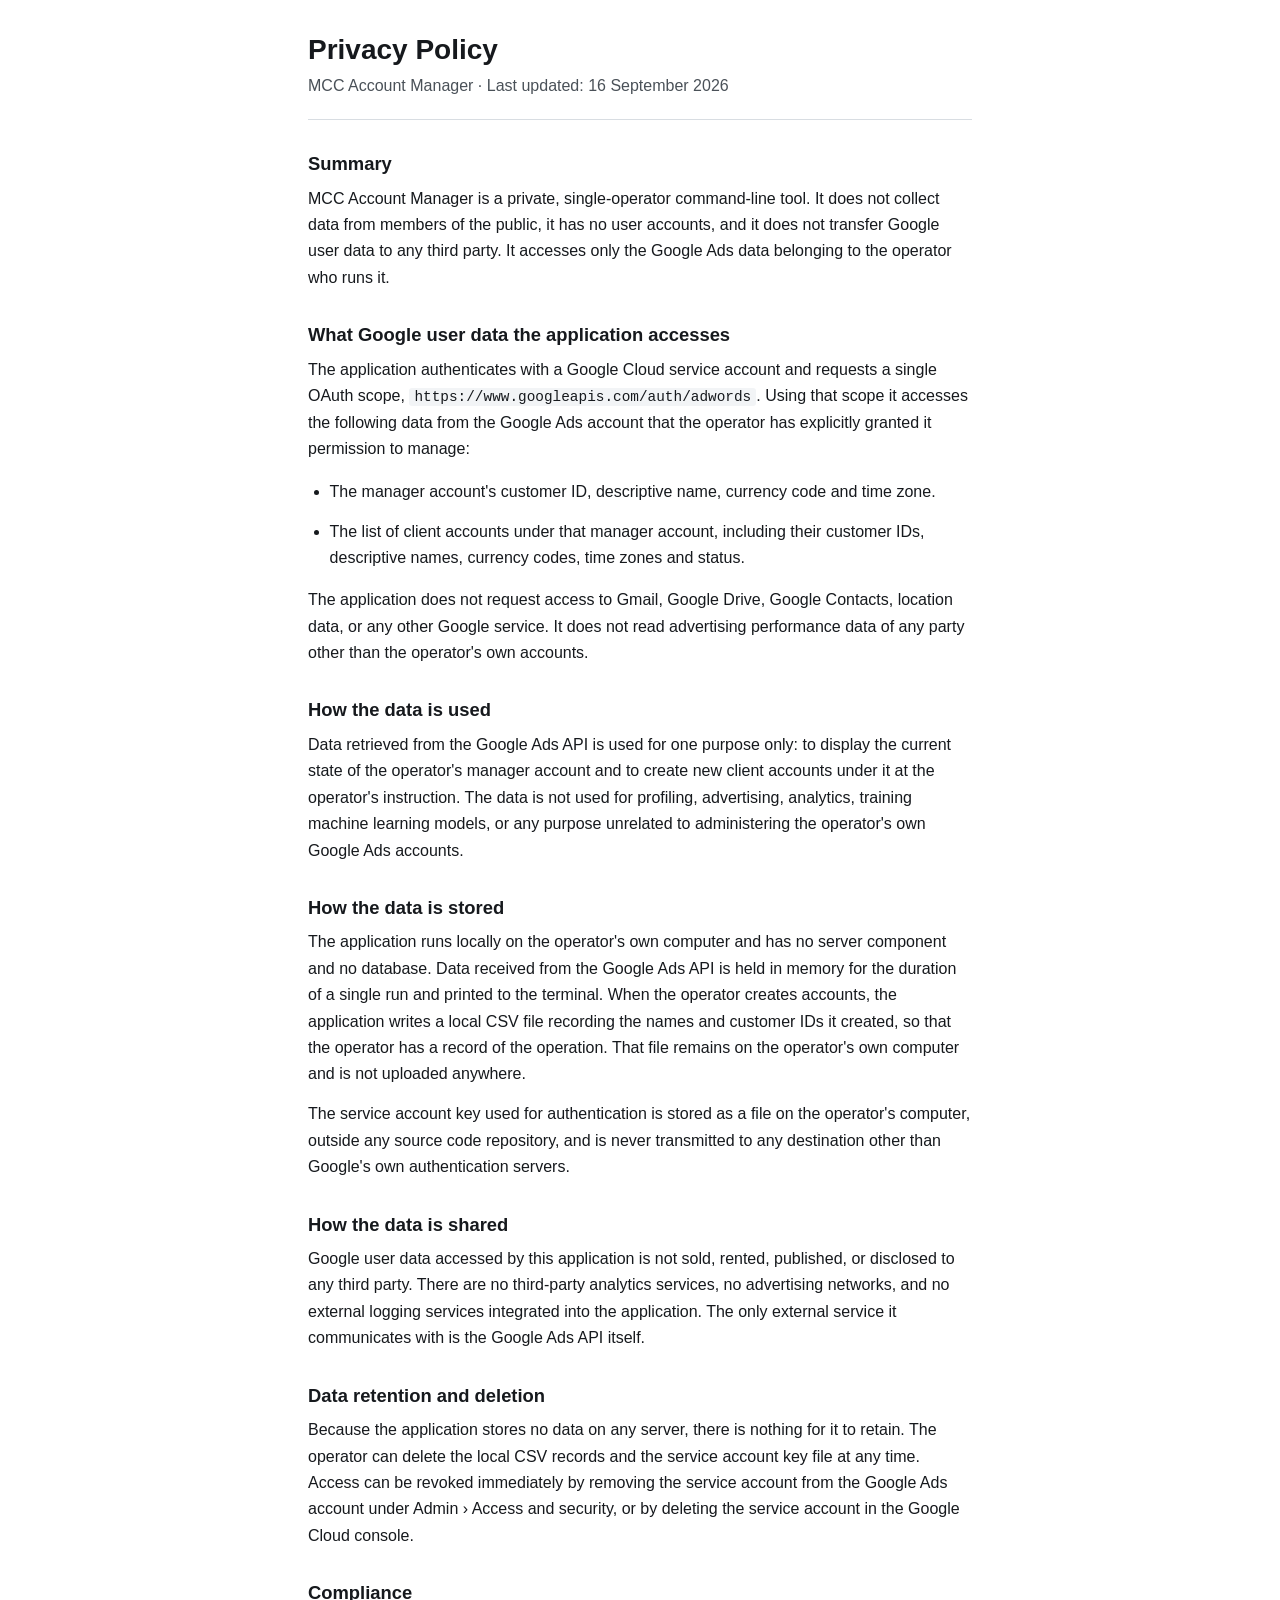
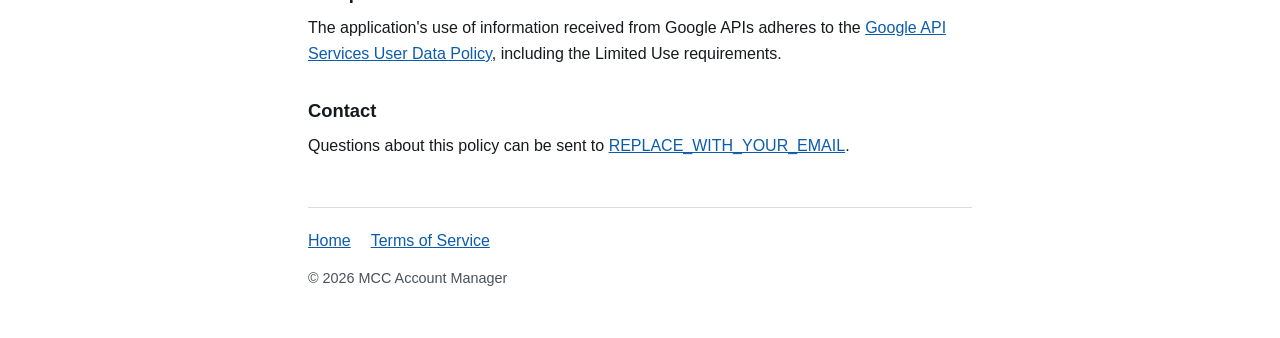
==== privacy.html @ 74aad74a "init" ====
<!DOCTYPE html>
<html lang="en">
<head>
<meta charset="utf-8">
<meta name="viewport" content="width=device-width, initial-scale=1">
<title>Privacy Policy - MCC Account Manager</title>
<meta name="description" content="How MCC Account Manager accesses, uses, stores and shares Google user data.">
<link rel="stylesheet" href="style.css">
</head>
<body>
<header>
  <h1>Privacy Policy</h1>
  <p class="tagline">MCC Account Manager &middot; Last updated: 16 September 2026</p>
</header>

<main>
  <section>
    <h2>Summary</h2>
    <p>
      MCC Account Manager is a private, single-operator command-line tool. It does not
      collect data from members of the public, it has no user accounts, and it does not
      transfer Google user data to any third party. It accesses only the Google Ads data
      belonging to the operator who runs it.
    </p>
  </section>

  <section>
    <h2>What Google user data the application accesses</h2>
    <p>
      The application authenticates with a Google Cloud service account and requests a
      single OAuth scope, <code>https://www.googleapis.com/auth/adwords</code>. Using that
      scope it accesses the following data from the Google Ads account that the operator
      has explicitly granted it permission to manage:
    </p>
    <ul>
      <li>The manager account's customer ID, descriptive name, currency code and time zone.</li>
      <li>The list of client accounts under that manager account, including their customer
        IDs, descriptive names, currency codes, time zones and status.</li>
    </ul>
    <p>
      The application does not request access to Gmail, Google Drive, Google Contacts,
      location data, or any other Google service. It does not read advertising performance
      data of any party other than the operator's own accounts.
    </p>
  </section>

  <section>
    <h2>How the data is used</h2>
    <p>
      Data retrieved from the Google Ads API is used for one purpose only: to display the
      current state of the operator's manager account and to create new client accounts
      under it at the operator's instruction. The data is not used for profiling,
      advertising, analytics, training machine learning models, or any purpose unrelated
      to administering the operator's own Google Ads accounts.
    </p>
  </section>

  <section>
    <h2>How the data is stored</h2>
    <p>
      The application runs locally on the operator's own computer and has no server
      component and no database. Data received from the Google Ads API is held in memory
      for the duration of a single run and printed to the terminal. When the operator
      creates accounts, the application writes a local CSV file recording the names and
      customer IDs it created, so that the operator has a record of the operation. That
      file remains on the operator's own computer and is not uploaded anywhere.
    </p>
    <p>
      The service account key used for authentication is stored as a file on the
      operator's computer, outside any source code repository, and is never transmitted to
      any destination other than Google's own authentication servers.
    </p>
  </section>

  <section>
    <h2>How the data is shared</h2>
    <p>
      Google user data accessed by this application is not sold, rented, published, or
      disclosed to any third party. There are no third-party analytics services, no
      advertising networks, and no external logging services integrated into the
      application. The only external service it communicates with is the Google Ads API
      itself.
    </p>
  </section>

  <section>
    <h2>Data retention and deletion</h2>
    <p>
      Because the application stores no data on any server, there is nothing for it to
      retain. The operator can delete the local CSV records and the service account key
      file at any time. Access can be revoked immediately by removing the service account
      from the Google Ads account under Admin &rsaquo; Access and security, or by deleting
      the service account in the Google Cloud console.
    </p>
  </section>

  <section>
    <h2>Compliance</h2>
    <p>
      The application's use of information received from Google APIs adheres to the
      <a href="https://developers.google.com/terms/api-services-user-data-policy">Google
      API Services User Data Policy</a>, including the Limited Use requirements.
    </p>
  </section>

  <section>
    <h2>Contact</h2>
    <p>
      Questions about this policy can be sent to
      <a href="mailto:REPLACE_WITH_YOUR_EMAIL">REPLACE_WITH_YOUR_EMAIL</a>.
    </p>
  </section>
</main>

<footer>
  <nav aria-label="Site">
    <a href="index.html">Home</a>
    <a href="terms.html">Terms of Service</a>
  </nav>
  <p>&copy; 2026 MCC Account Manager</p>
</footer>
</body>
</html>
---- style.css ----
/* Toi gian, do tuong phan dat WCAG AA, doc duoc tren mobile. */

:root {
  --ink: #16191d;
  --muted: #4a5158;
  --link: #0b5cab;
  --rule: #d8dde2;
  --bg: #ffffff;
  --code-bg: #f2f4f6;
}

*,
*::before,
*::after {
  box-sizing: border-box;
}

body {
  margin: 0 auto;
  padding: 2rem 1.25rem 3rem;
  max-width: 44rem;
  background: var(--bg);
  color: var(--ink);
  font: 1rem/1.65 -apple-system, "Segoe UI", Roboto, Helvetica, Arial, sans-serif;
}

header {
  border-bottom: 1px solid var(--rule);
  padding-bottom: 1.25rem;
  margin-bottom: 2rem;
}

h1 {
  margin: 0 0 0.35rem;
  font-size: 1.75rem;
  line-height: 1.25;
}

h2 {
  margin: 2rem 0 0.6rem;
  font-size: 1.15rem;
  line-height: 1.3;
}

.tagline {
  margin: 0;
  color: var(--muted);
}

p,
li {
  margin: 0 0 0.85rem;
}

ul {
  padding-left: 1.35rem;
}

a {
  color: var(--link);
}

a:hover {
  text-decoration: none;
}

a:focus-visible {
  outline: 2px solid var(--link);
  outline-offset: 2px;
  border-radius: 2px;
}

code {
  padding: 0.1em 0.35em;
  background: var(--code-bg);
  border-radius: 3px;
  font-family: ui-monospace, Consolas, "Courier New", monospace;
  font-size: 0.9em;
  overflow-wrap: anywhere;
}

footer {
  margin-top: 3rem;
  padding-top: 1.25rem;
  border-top: 1px solid var(--rule);
  color: var(--muted);
}

footer nav {
  margin-bottom: 0.75rem;
  display: flex;
  flex-wrap: wrap;
  gap: 1.25rem;
}

footer p {
  margin: 0;
  font-size: 0.9rem;
}
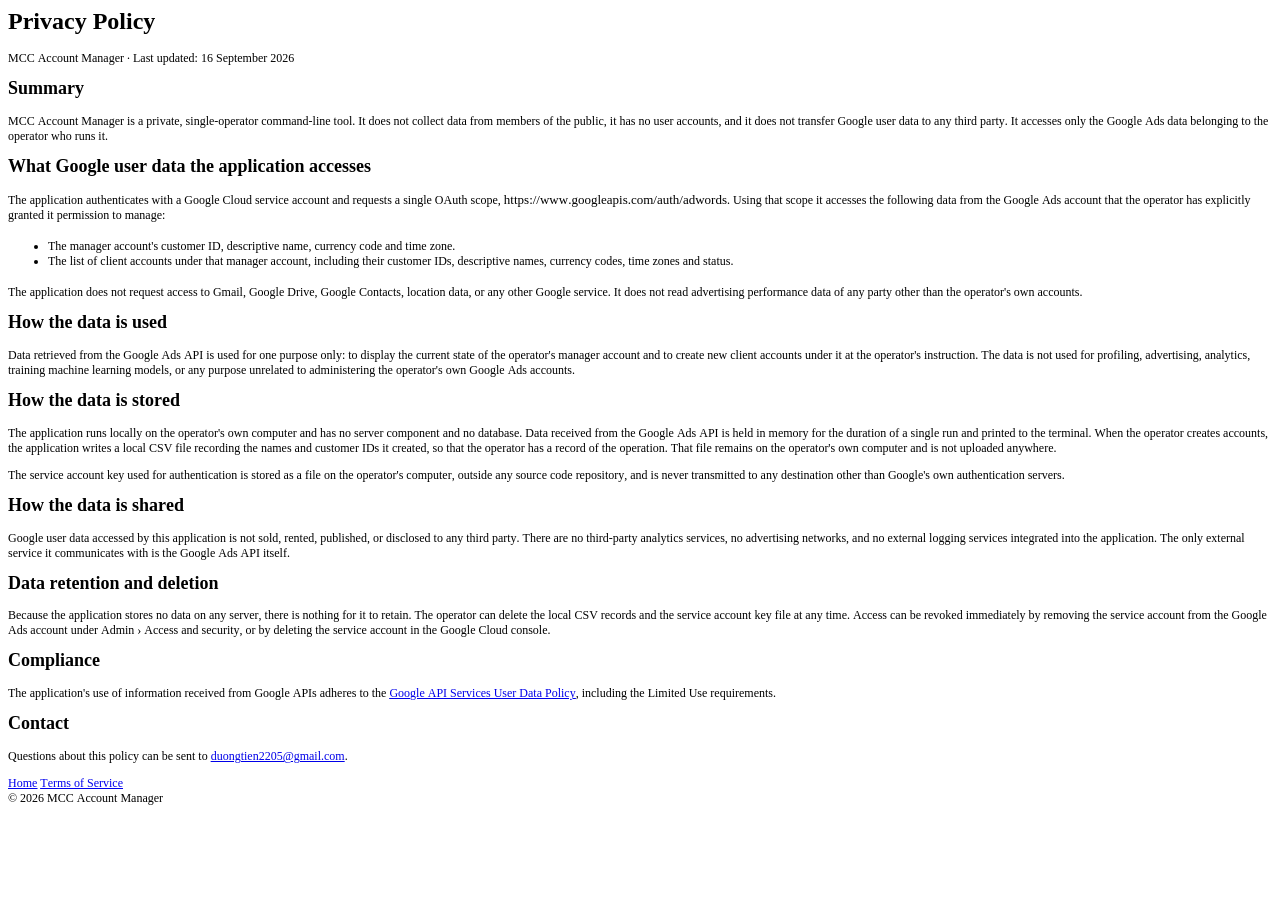
==== commit 6537b126: "update" ====
--- a/privacy.html
+++ b/privacy.html
@@ -1,123 +1,53 @@
-<!DOCTYPE html>
-<html lang="en">
-<head>
-<meta charset="utf-8">
-<meta name="viewport" content="width=device-width, initial-scale=1">
-<title>Privacy Policy - MCC Account Manager</title>
-<meta name="description" content="How MCC Account Manager accesses, uses, stores and shares Google user data.">
-<link rel="stylesheet" href="style.css">
-</head>
-<body>
-<header>
-  <h1>Privacy Policy</h1>
-  <p class="tagline">MCC Account Manager &middot; Last updated: 16 September 2026</p>
-</header>
-
-<main>
-  <section>
-    <h2>Summary</h2>
-    <p>
-      MCC Account Manager is a private, single-operator command-line tool. It does not
-      collect data from members of the public, it has no user accounts, and it does not
-      transfer Google user data to any third party. It accesses only the Google Ads data
-      belonging to the operator who runs it.
-    </p>
-  </section>
-
-  <section>
-    <h2>What Google user data the application accesses</h2>
-    <p>
-      The application authenticates with a Google Cloud service account and requests a
-      single OAuth scope, <code>https://www.googleapis.com/auth/adwords</code>. Using that
-      scope it accesses the following data from the Google Ads account that the operator
-      has explicitly granted it permission to manage:
-    </p>
-    <ul>
-      <li>The manager account's customer ID, descriptive name, currency code and time zone.</li>
-      <li>The list of client accounts under that manager account, including their customer
-        IDs, descriptive names, currency codes, time zones and status.</li>
-    </ul>
-    <p>
-      The application does not request access to Gmail, Google Drive, Google Contacts,
-      location data, or any other Google service. It does not read advertising performance
-      data of any party other than the operator's own accounts.
-    </p>
-  </section>
-
-  <section>
-    <h2>How the data is used</h2>
-    <p>
-      Data retrieved from the Google Ads API is used for one purpose only: to display the
-      current state of the operator's manager account and to create new client accounts
-      under it at the operator's instruction. The data is not used for profiling,
-      advertising, analytics, training machine learning models, or any purpose unrelated
-      to administering the operator's own Google Ads accounts.
-    </p>
-  </section>
-
-  <section>
-    <h2>How the data is stored</h2>
-    <p>
-      The application runs locally on the operator's own computer and has no server
-      component and no database. Data received from the Google Ads API is held in memory
-      for the duration of a single run and printed to the terminal. When the operator
-      creates accounts, the application writes a local CSV file recording the names and
-      customer IDs it created, so that the operator has a record of the operation. That
-      file remains on the operator's own computer and is not uploaded anywhere.
-    </p>
-    <p>
-      The service account key used for authentication is stored as a file on the
-      operator's computer, outside any source code repository, and is never transmitted to
-      any destination other than Google's own authentication servers.
-    </p>
-  </section>
-
-  <section>
-    <h2>How the data is shared</h2>
-    <p>
-      Google user data accessed by this application is not sold, rented, published, or
-      disclosed to any third party. There are no third-party analytics services, no
-      advertising networks, and no external logging services integrated into the
-      application. The only external service it communicates with is the Google Ads API
-      itself.
-    </p>
-  </section>
-
-  <section>
-    <h2>Data retention and deletion</h2>
-    <p>
-      Because the application stores no data on any server, there is nothing for it to
-      retain. The operator can delete the local CSV records and the service account key
-      file at any time. Access can be revoked immediately by removing the service account
-      from the Google Ads account under Admin &rsaquo; Access and security, or by deleting
-      the service account in the Google Cloud console.
-    </p>
-  </section>
-
-  <section>
-    <h2>Compliance</h2>
-    <p>
-      The application's use of information received from Google APIs adheres to the
-      <a href="https://developers.google.com/terms/api-services-user-data-policy">Google
-      API Services User Data Policy</a>, including the Limited Use requirements.
-    </p>
-  </section>
-
-  <section>
-    <h2>Contact</h2>
-    <p>
-      Questions about this policy can be sent to
-      <a href="mailto:REPLACE_WITH_YOUR_EMAIL">REPLACE_WITH_YOUR_EMAIL</a>.
-    </p>
-  </section>
-</main>
-
-<footer>
-  <nav aria-label="Site">
-    <a href="index.html">Home</a>
-    <a href="terms.html">Terms of Service</a>
-  </nav>
-  <p>&copy; 2026 MCC Account Manager</p>
-</footer>
-</body>
-</html>
+<!DOCTYPE html PUBLIC "-//W3C//DTD HTML 4.01//EN" "http://www.w3.org/TR/html4/strict.dtd">
+<html>
+<head>
+  <meta http-equiv="Content-Type" content="text/html; charset=utf-8">
+  <meta http-equiv="Content-Style-Type" content="text/css">
+  <title></title>
+  <meta name="Description" content="How MCC Account Manager accesses, uses, stores and shares Google user data.">
+  <meta name="Generator" content="Cocoa HTML Writer">
+  <meta name="CocoaVersion" content="2685.6">
+  <style type="text/css">
+    p.p2 {margin: 0.0px 0.0px 12.0px 0.0px; font: 12.0px Times; -webkit-text-stroke: #000000}
+    p.p5 {margin: 0.0px 0.0px 0.0px 0.0px; font: 12.0px Times; color: #0000e9; -webkit-text-stroke: #0000e9}
+    li.li4 {margin: 0.0px 0.0px 0.0px 0.0px; font: 12.0px Times; -webkit-text-stroke: #000000}
+    span.s1 {font-kerning: none}
+    span.s2 {font: 13.0px Menlo; font-kerning: none}
+    span.s3 {-webkit-text-stroke: 0px #000000}
+    span.s4 {font: 12.0px Times; text-decoration: underline ; font-kerning: none; color: #0000e9; -webkit-text-stroke: 0px #0000e9}
+    span.s5 {text-decoration: underline ; font-kerning: none; color: #0000e9; -webkit-text-stroke: 0px #0000e9}
+    span.s6 {text-decoration: underline ; font-kerning: none}
+    span.s7 {font-kerning: none; color: #000000; -webkit-text-stroke: 0px #000000}
+    span.s8 {text-decoration: underline ; font-kerning: none; -webkit-text-stroke: 0px #0000e9}
+    ul.ul1 {list-style-type: disc}
+  </style>
+</head>
+<body>
+<h1 style="margin: 0.0px 0.0px 16.1px 0.0px; font: 24.0px Times; -webkit-text-stroke: #000000"><span class="s1"><b>Privacy Policy</b></span></h1>
+<p class="p2"><span class="s1">MCC Account Manager · Last updated: 16 September 2026</span></p>
+<h2 style="margin: 0.0px 0.0px 14.9px 0.0px; font: 18.0px Times; -webkit-text-stroke: #000000"><span class="s1"><b>Summary</b></span></h2>
+<p class="p2"><span class="s1">MCC Account Manager is a private, single-operator command-line tool. It does not collect data from members of the public, it has no user accounts, and it does not transfer Google user data to any third party. It accesses only the Google Ads data belonging to the operator who runs it.</span></p>
+<h2 style="margin: 0.0px 0.0px 14.9px 0.0px; font: 18.0px Times; -webkit-text-stroke: #000000"><span class="s1"><b>What Google user data the application accesses</b></span></h2>
+<p class="p2"><span class="s1">The application authenticates with a Google Cloud service account and requests a single OAuth scope, </span><span class="s2">https://www.googleapis.com/auth/adwords</span><span class="s1">. Using that scope it accesses the following data from the Google Ads account that the operator has explicitly granted it permission to manage:</span></p>
+<ul class="ul1">
+  <li class="li4"><span class="s3"></span><span class="s1">The manager account's customer ID, descriptive name, currency code and time zone.</span></li>
+  <li class="li4"><span class="s3"></span><span class="s1">The list of client accounts under that manager account, including their customer IDs, descriptive names, currency codes, time zones and status.</span></li>
+</ul>
+<p class="p2"><span class="s1">The application does not request access to Gmail, Google Drive, Google Contacts, location data, or any other Google service. It does not read advertising performance data of any party other than the operator's own accounts.</span></p>
+<h2 style="margin: 0.0px 0.0px 14.9px 0.0px; font: 18.0px Times; -webkit-text-stroke: #000000"><span class="s1"><b>How the data is used</b></span></h2>
+<p class="p2"><span class="s1">Data retrieved from the Google Ads API is used for one purpose only: to display the current state of the operator's manager account and to create new client accounts under it at the operator's instruction. The data is not used for profiling, advertising, analytics, training machine learning models, or any purpose unrelated to administering the operator's own Google Ads accounts.</span></p>
+<h2 style="margin: 0.0px 0.0px 14.9px 0.0px; font: 18.0px Times; -webkit-text-stroke: #000000"><span class="s1"><b>How the data is stored</b></span></h2>
+<p class="p2"><span class="s1">The application runs locally on the operator's own computer and has no server component and no database. Data received from the Google Ads API is held in memory for the duration of a single run and printed to the terminal. When the operator creates accounts, the application writes a local CSV file recording the names and customer IDs it created, so that the operator has a record of the operation. That file remains on the operator's own computer and is not uploaded anywhere.</span></p>
+<p class="p2"><span class="s1">The service account key used for authentication is stored as a file on the operator's computer, outside any source code repository, and is never transmitted to any destination other than Google's own authentication servers.</span></p>
+<h2 style="margin: 0.0px 0.0px 14.9px 0.0px; font: 18.0px Times; -webkit-text-stroke: #000000"><span class="s1"><b>How the data is shared</b></span></h2>
+<p class="p2"><span class="s1">Google user data accessed by this application is not sold, rented, published, or disclosed to any third party. There are no third-party analytics services, no advertising networks, and no external logging services integrated into the application. The only external service it communicates with is the Google Ads API itself.</span></p>
+<h2 style="margin: 0.0px 0.0px 14.9px 0.0px; font: 18.0px Times; -webkit-text-stroke: #000000"><span class="s1"><b>Data retention and deletion</b></span></h2>
+<p class="p2"><span class="s1">Because the application stores no data on any server, there is nothing for it to retain. The operator can delete the local CSV records and the service account key file at any time. Access can be revoked immediately by removing the service account from the Google Ads account under Admin › Access and security, or by deleting the service account in the Google Cloud console.</span></p>
+<h2 style="margin: 0.0px 0.0px 14.9px 0.0px; font: 18.0px Times; -webkit-text-stroke: #000000"><span class="s1"><b>Compliance</b></span></h2>
+<p class="p2"><span class="s1">The application's use of information received from Google APIs adheres to the <a href="https://developers.google.com/terms/api-services-user-data-policy"><span class="s4">Google API Services User Data Policy</span></a>, including the Limited Use requirements.</span></p>
+<h2 style="margin: 0.0px 0.0px 14.9px 0.0px; font: 18.0px Times; -webkit-text-stroke: #000000"><span class="s1"><b>Contact</b></span></h2>
+<p class="p2"><span class="s1">Questions about this policy can be sent to </span><span class="s5">duongtien2205@gmail.com</span><span class="s1">.</span></p>
+<p class="p5"><span class="s6"><a href="file:///Users/tienduongvan/githubpage/index.html">Home</a></span><span class="s7"> <a href="file:///Users/tienduongvan/githubpage/terms.html"><span class="s8">Terms of Service</span></a></span></p>
+<p class="p2"><span class="s1">© 2026 MCC Account Manager</span></p>
+</body>
+</html>
